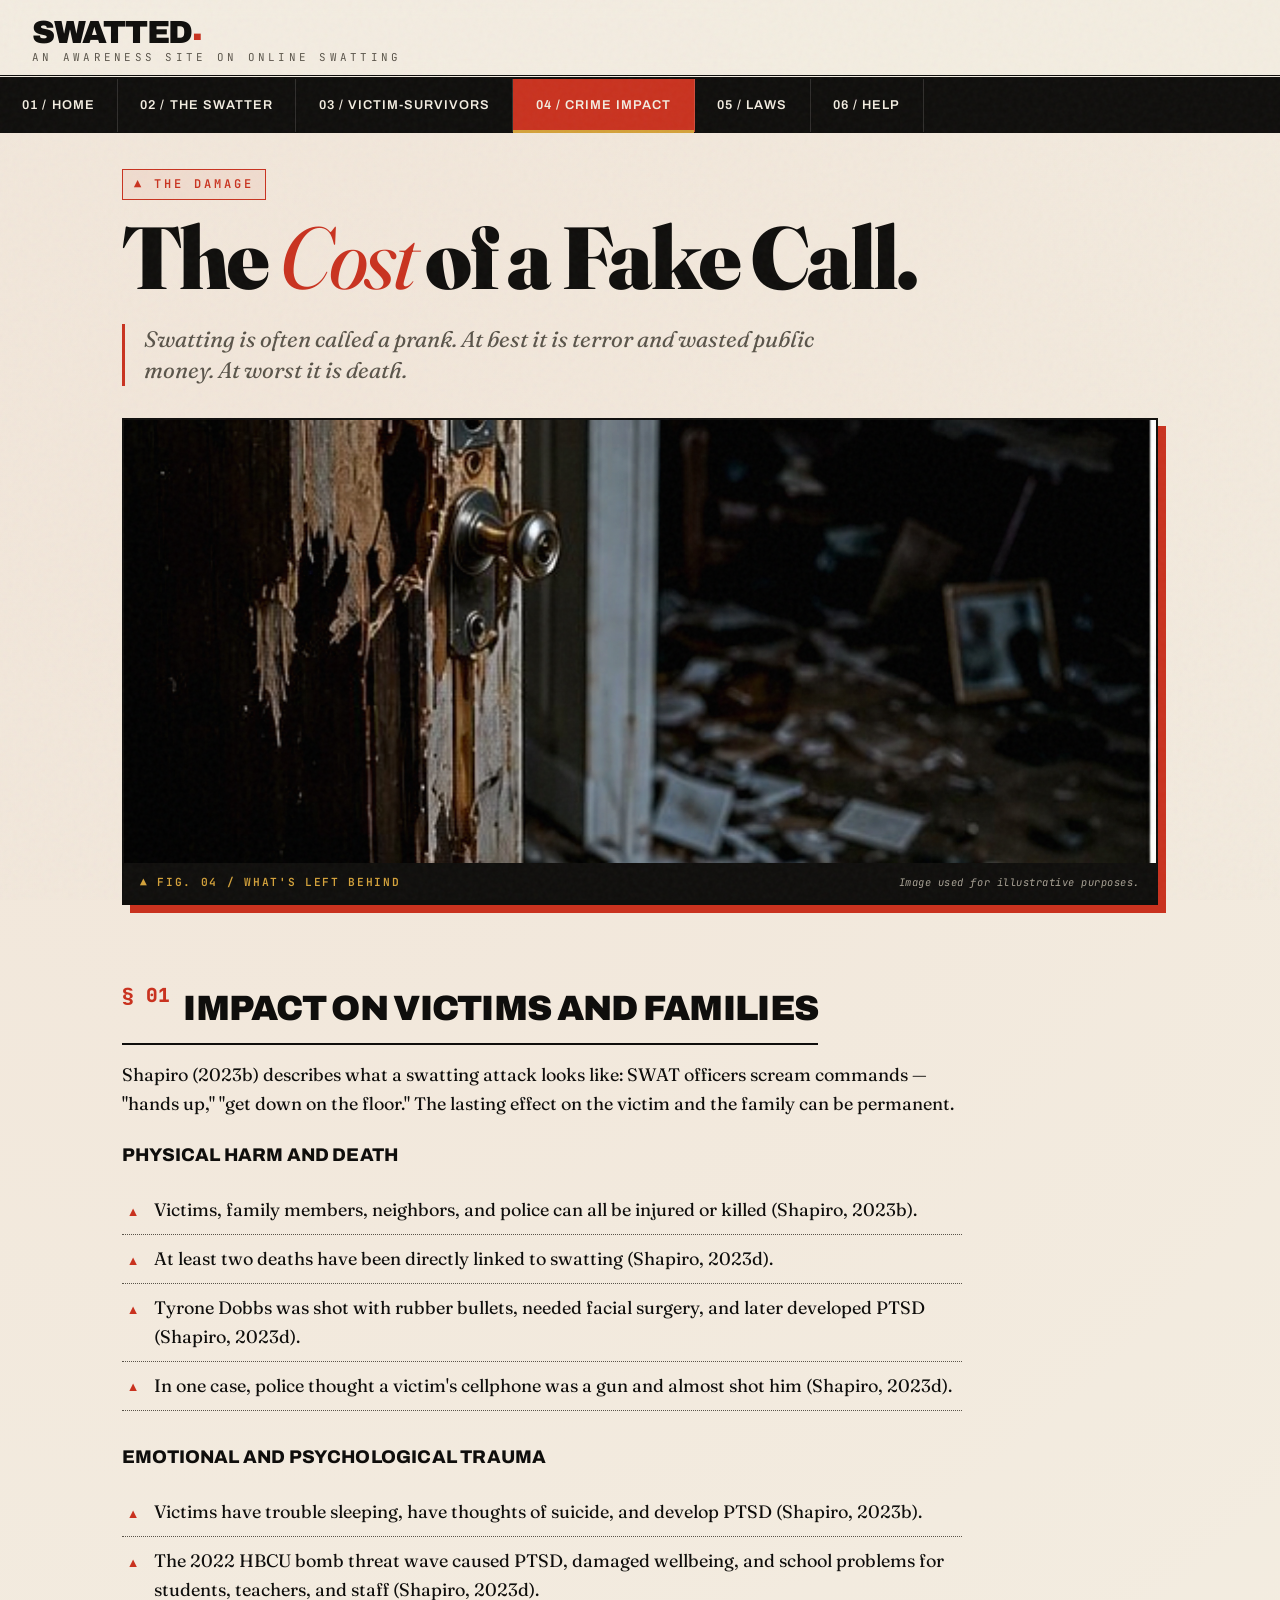
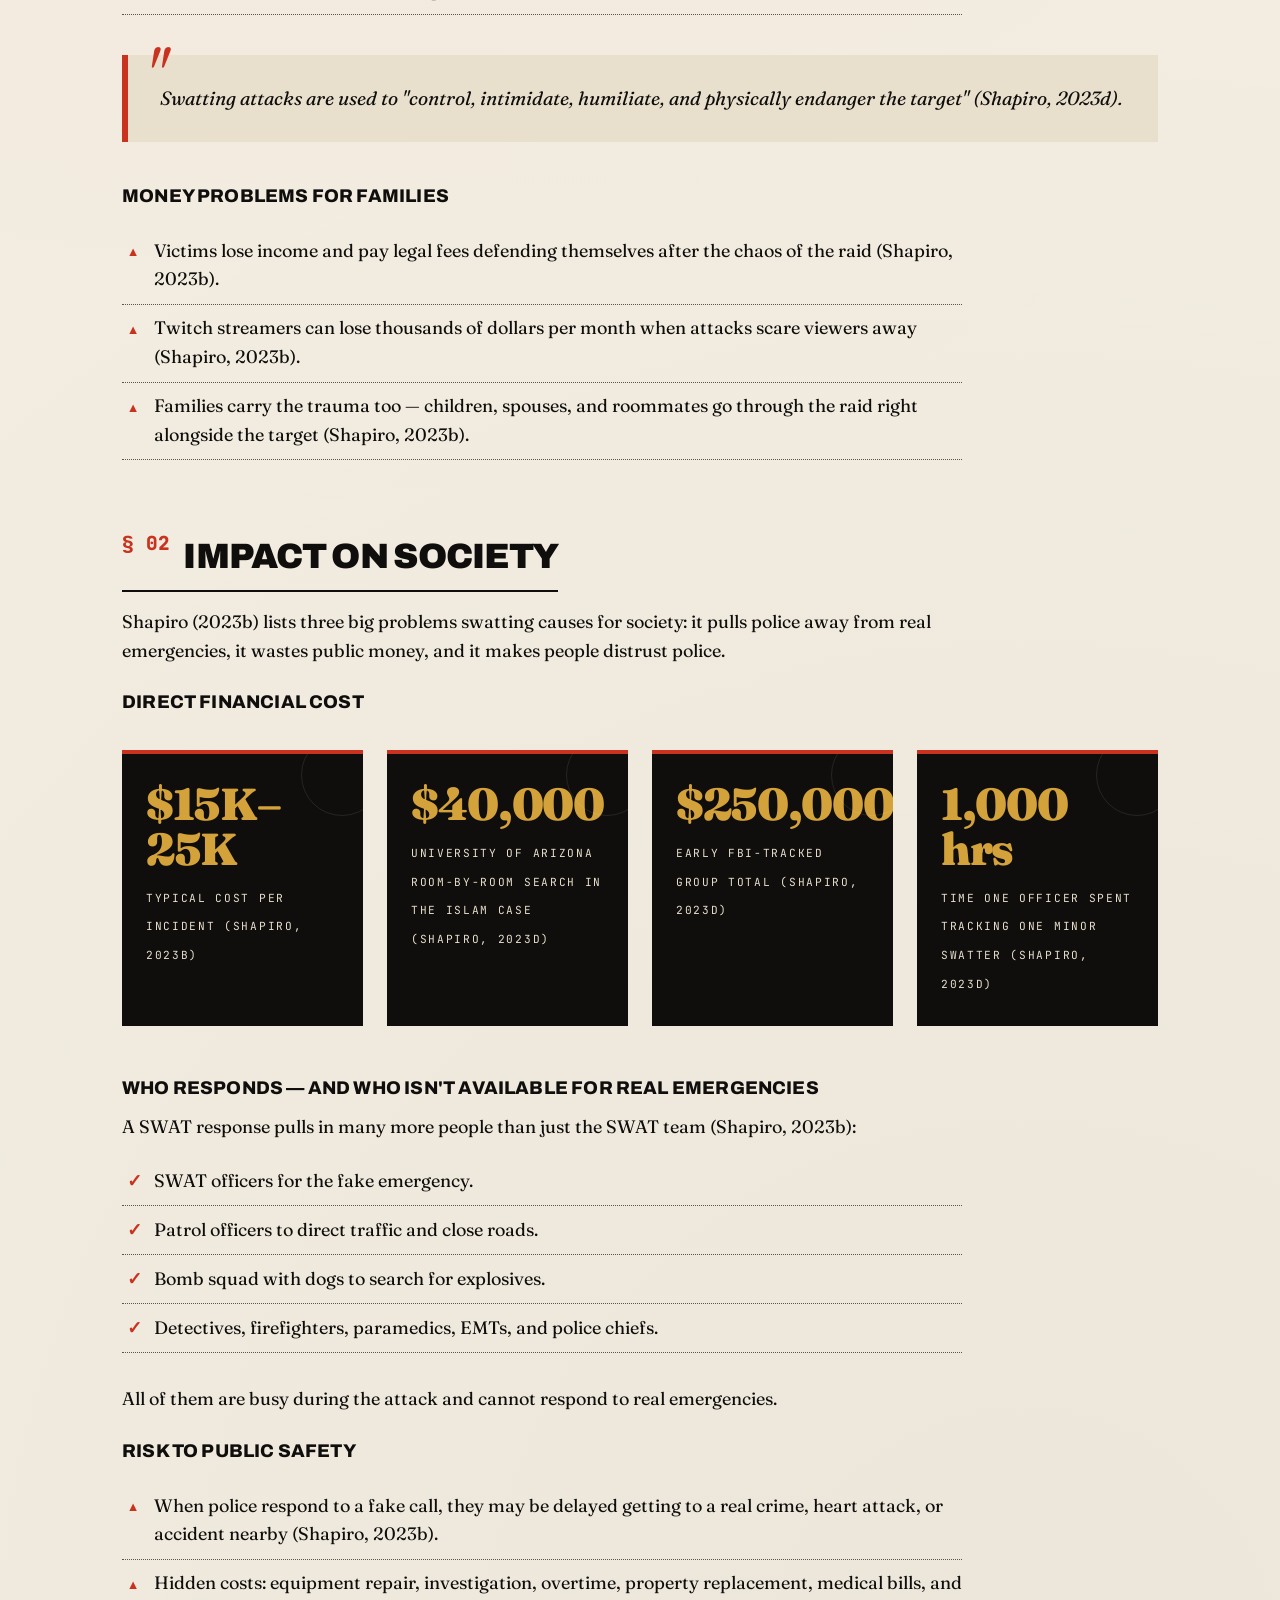
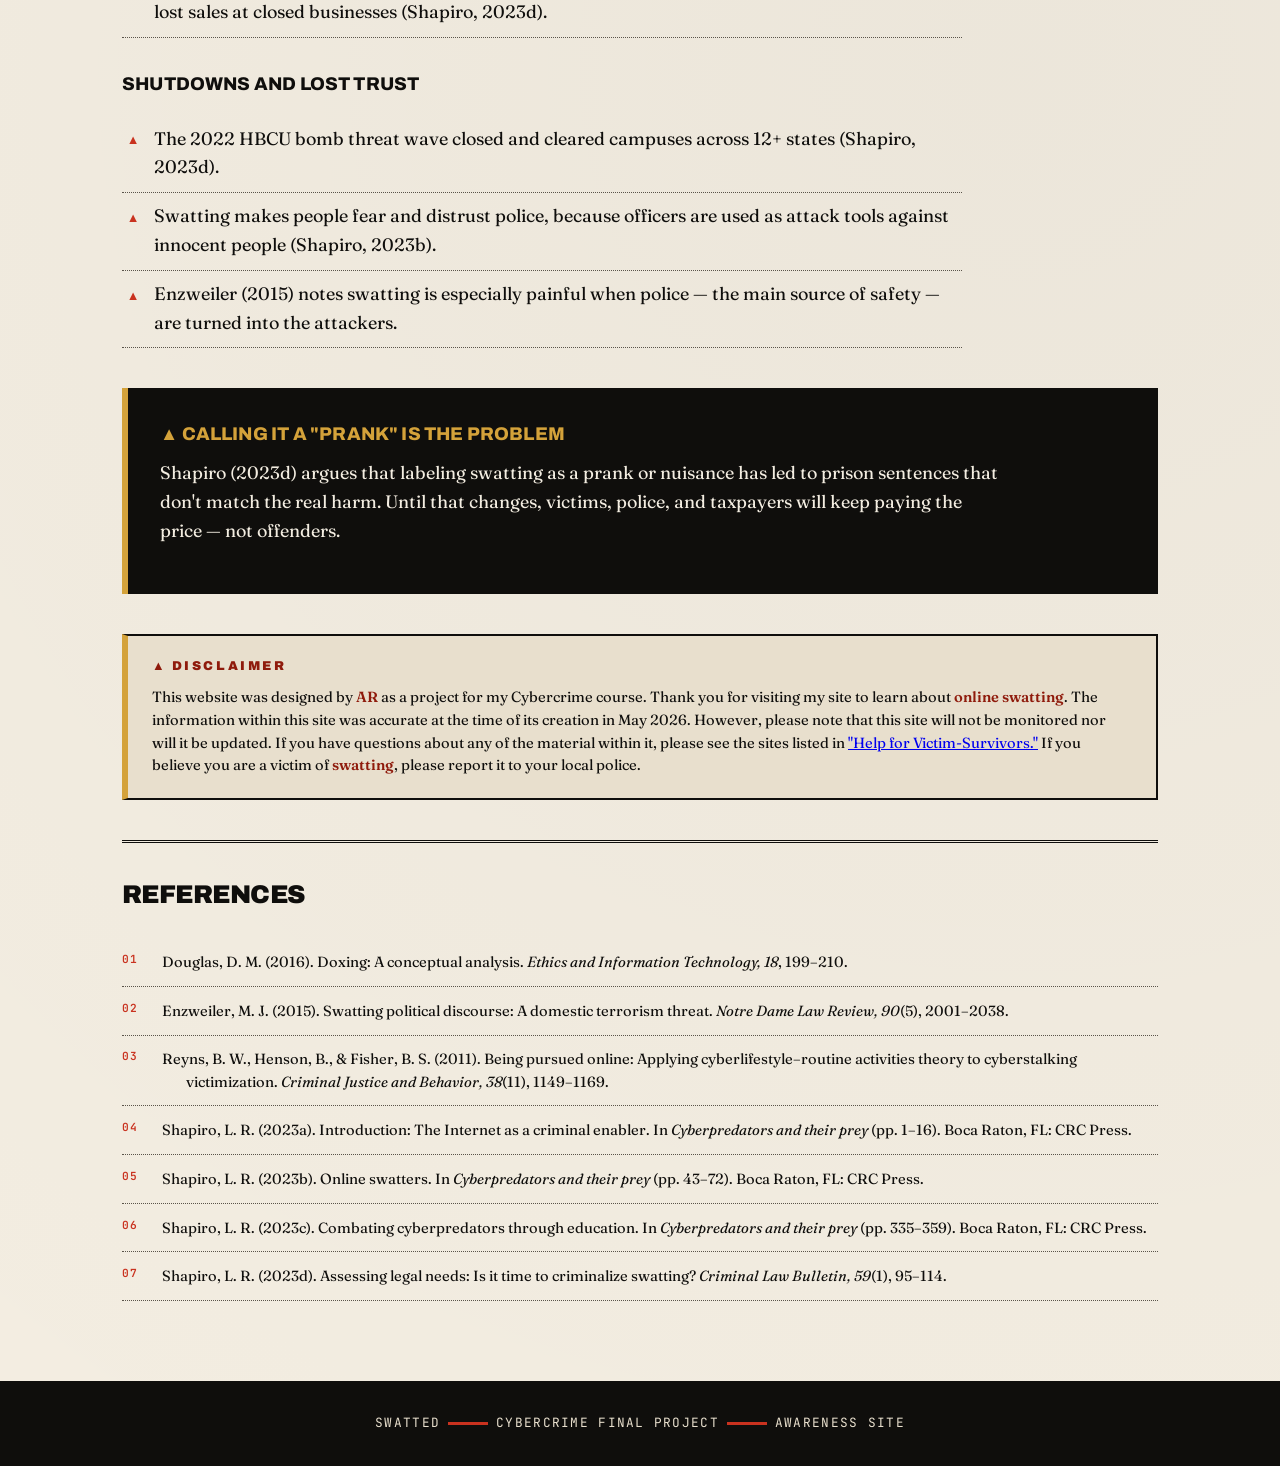
==== impact.html @ 2e9398ff "Add files via upload" ====
<!DOCTYPE html>
<html lang="en">
<head>
<meta charset="UTF-8">
<meta name="viewport" content="width=device-width, initial-scale=1.0">
<title>Crime Impact — SWATTED</title>
<link rel="stylesheet" href="styles.css">
</head>
<body>

<header class="masthead">
  <div class="masthead-inner">
    <a href="index.html" class="logo">
      SWATTED<span class="dot">.</span>
      <span class="sub">An awareness site on online swatting</span>
    </a>
  </div>
</header>

<nav class="nav">
  <div class="nav-inner">
    <a href="index.html">01 / Home</a>
    <a href="swatter.html">02 / The Swatter</a>
    <a href="victims.html">03 / Victim-Survivors</a>
    <a href="impact.html" class="active">04 / Crime Impact</a>
    <a href="laws.html">05 / Laws</a>
    <a href="help.html">06 / Help</a>
  </div>
</nav>

<main>

<span class="kicker">▲ The Damage</span>
<h1>The <em>Cost</em> of a Fake Call.</h1>
<p class="deck">Swatting is often called a prank. At best it is terror and wasted public money. At worst it is death.</p>

<figure class="hero">
  <img class="hero-art" src="hero-impact.png" alt="A splintered, damaged door of a home, with debris scattered across the floor inside">
  <figcaption class="hero-caption">
    <span class="tag">▲ FIG. 04 / WHAT'S LEFT BEHIND</span>
    <span class="note">Image used for illustrative purposes.</span>
  </figcaption>
</figure>

<h2><span class="num">§ 01</span> Impact on Victims and Families</h2>

<p>Shapiro (2023b) describes what a swatting attack looks like: SWAT officers scream commands — "hands up," "get down on the floor." The lasting effect on the victim and the family can be permanent.</p>

<h3>Physical Harm and Death</h3>
<ul class="alert">
  <li>Victims, family members, neighbors, and police can all be injured or killed (Shapiro, 2023b).</li>
  <li>At least two deaths have been directly linked to swatting (Shapiro, 2023d).</li>
  <li>Tyrone Dobbs was shot with rubber bullets, needed facial surgery, and later developed PTSD (Shapiro, 2023d).</li>
  <li>In one case, police thought a victim's cellphone was a gun and almost shot him (Shapiro, 2023d).</li>
</ul>

<h3>Emotional and Psychological Trauma</h3>
<ul class="alert">
  <li>Victims have trouble sleeping, have thoughts of suicide, and develop PTSD (Shapiro, 2023b).</li>
  <li>The 2022 HBCU bomb threat wave caused PTSD, damaged wellbeing, and school problems for students, teachers, and staff (Shapiro, 2023d).</li>
</ul>

<div class="pull">
  Swatting attacks are used to "control, intimidate, humiliate, and physically endanger the target" (Shapiro, 2023d).
</div>

<h3>Money Problems for Families</h3>
<ul class="alert">
  <li>Victims lose income and pay legal fees defending themselves after the chaos of the raid (Shapiro, 2023b).</li>
  <li>Twitch streamers can lose thousands of dollars per month when attacks scare viewers away (Shapiro, 2023b).</li>
  <li>Families carry the trauma too — children, spouses, and roommates go through the raid right alongside the target (Shapiro, 2023b).</li>
</ul>

<h2><span class="num">§ 02</span> Impact on Society</h2>

<p>Shapiro (2023b) lists three big problems swatting causes for society: it pulls police away from real emergencies, it wastes public money, and it makes people distrust police.</p>

<h3>Direct Financial Cost</h3>

<div class="stat-grid">
  <div class="stat">
    <span class="num">$15K–25K</span>
    <span class="label">Typical cost per incident (Shapiro, 2023b)</span>
  </div>
  <div class="stat">
    <span class="num">$40,000</span>
    <span class="label">University of Arizona room-by-room search in the Islam case (Shapiro, 2023d)</span>
  </div>
  <div class="stat">
    <span class="num">$250,000</span>
    <span class="label">Early FBI-tracked group total (Shapiro, 2023d)</span>
  </div>
  <div class="stat">
    <span class="num">1,000 hrs</span>
    <span class="label">Time one officer spent tracking one minor swatter (Shapiro, 2023d)</span>
  </div>
</div>

<h3>Who Responds — and Who Isn't Available for Real Emergencies</h3>
<p>A SWAT response pulls in many more people than just the SWAT team (Shapiro, 2023b):</p>
<ul class="check">
  <li>SWAT officers for the fake emergency.</li>
  <li>Patrol officers to direct traffic and close roads.</li>
  <li>Bomb squad with dogs to search for explosives.</li>
  <li>Detectives, firefighters, paramedics, EMTs, and police chiefs.</li>
</ul>
<p>All of them are busy during the attack and cannot respond to real emergencies.</p>

<h3>Risk to Public Safety</h3>
<ul class="alert">
  <li>When police respond to a fake call, they may be delayed getting to a real crime, heart attack, or accident nearby (Shapiro, 2023b).</li>
  <li>Hidden costs: equipment repair, investigation, overtime, property replacement, medical bills, and lost sales at closed businesses (Shapiro, 2023d).</li>
</ul>

<h3>Shutdowns and Lost Trust</h3>
<ul class="alert">
  <li>The 2022 HBCU bomb threat wave closed and cleared campuses across 12+ states (Shapiro, 2023d).</li>
  <li>Swatting makes people fear and distrust police, because officers are used as attack tools against innocent people (Shapiro, 2023b).</li>
  <li>Enzweiler (2015) notes swatting is especially painful when police — the main source of safety — are turned into the attackers.</li>
</ul>

<div class="warning">
  <h3>▲ Calling it a "prank" is the problem</h3>
  <p>Shapiro (2023d) argues that labeling swatting as a prank or nuisance has led to prison sentences that don't match the real harm. Until that changes, victims, police, and taxpayers will keep paying the price — not offenders.</p>
</div>

<aside class="disclaimer">
  <h4>▲ Disclaimer</h4>
  <p>This website was designed by <strong>AR</strong> as a project for my Cybercrime course. Thank you for visiting my site to learn about <strong>online swatting</strong>. The information within this site was accurate at the time of its creation in May 2026. However, please note that this site will not be monitored nor will it be updated. If you have questions about any of the material within it, please see the sites listed in <a href="help.html">"Help for Victim-Survivors."</a> If you believe you are a victim of <strong>swatting</strong>, please report it to your local police.</p>
</aside>

<section class="references">
  <h2>References</h2>
  <ol>
    <li>Douglas, D. M. (2016). Doxing: A conceptual analysis. <em>Ethics and Information Technology, 18</em>, 199–210.</li>
    <li>Enzweiler, M. J. (2015). Swatting political discourse: A domestic terrorism threat. <em>Notre Dame Law Review, 90</em>(5), 2001–2038.</li>
    <li>Reyns, B. W., Henson, B., &amp; Fisher, B. S. (2011). Being pursued online: Applying cyberlifestyle–routine activities theory to cyberstalking victimization. <em>Criminal Justice and Behavior, 38</em>(11), 1149–1169.</li>
    <li>Shapiro, L. R. (2023a). Introduction: The Internet as a criminal enabler. In <em>Cyberpredators and their prey</em> (pp. 1–16). Boca Raton, FL: CRC Press.</li>
    <li>Shapiro, L. R. (2023b). Online swatters. In <em>Cyberpredators and their prey</em> (pp. 43–72). Boca Raton, FL: CRC Press.</li>
    <li>Shapiro, L. R. (2023c). Combating cyberpredators through education. In <em>Cyberpredators and their prey</em> (pp. 335–359). Boca Raton, FL: CRC Press.</li>
    <li>Shapiro, L. R. (2023d). Assessing legal needs: Is it time to criminalize swatting? <em>Criminal Law Bulletin, 59</em>(1), 95–114.</li>
  </ol>
</section>

</main>

<footer>
  SWATTED<span class="bar"></span>CYBERCRIME FINAL PROJECT<span class="bar"></span>AWARENESS SITE
</footer>

</body>
</html>
---- styles.css ----
/* ============================================================
   SWATTED: An Awareness Site on Online Swatting
   Editorial / investigative aesthetic
   Palette: ink black, alarm red, bone cream, caution amber
   ============================================================ */

@import url('https://fonts.googleapis.com/css2?family=Fraunces:ital,opsz,wght@0,9..144,300;0,9..144,600;0,9..144,900;1,9..144,400&family=JetBrains+Mono:wght@400;600&family=Archivo:wght@400;600;800;900&display=swap');

:root {
  --ink: #0f0e0c;
  --bone: #f3ede1;
  --bone-2: #e8dfcd;
  --alarm: #c9321f;
  --alarm-deep: #8f1b0c;
  --amber: #d4a23a;
  --rule: #1a1816;
  --muted: #5a544a;
}

* { box-sizing: border-box; margin: 0; padding: 0; }

html { scroll-behavior: smooth; }

body {
  background: var(--bone);
  color: var(--ink);
  font-family: 'Fraunces', Georgia, serif;
  font-size: 18px;
  line-height: 1.6;
  overflow-x: hidden;
  background-image:
    radial-gradient(circle at 20% 10%, rgba(201, 50, 31, 0.04) 0, transparent 40%),
    radial-gradient(circle at 80% 70%, rgba(15, 14, 12, 0.03) 0, transparent 50%);
}

/* Grain overlay for texture */
body::before {
  content: '';
  position: fixed;
  inset: 0;
  pointer-events: none;
  z-index: 100;
  opacity: 0.04;
  background-image: url("data:image/svg+xml,%3Csvg viewBox='0 0 200 200' xmlns='http://www.w3.org/2000/svg'%3E%3Cfilter id='n'%3E%3CfeTurbulence type='fractalNoise' baseFrequency='0.9' numOctaves='3'/%3E%3C/filter%3E%3Crect width='100%25' height='100%25' filter='url(%23n)'/%3E%3C/svg%3E");
}

/* =========================
   MASTHEAD & NAV
   ========================= */
.masthead {
  border-bottom: 3px double var(--ink);
  padding: 1.2rem 2rem 0.8rem;
  background: var(--bone);
  position: sticky;
  top: 0;
  z-index: 50;
  backdrop-filter: blur(8px);
  background: rgba(243, 237, 225, 0.96);
}

.masthead-inner {
  max-width: 1280px;
  margin: 0 auto;
  display: flex;
  justify-content: space-between;
  align-items: baseline;
  flex-wrap: wrap;
  gap: 1rem;
}

.logo {
  font-family: 'Archivo', sans-serif;
  font-weight: 900;
  font-size: 2rem;
  letter-spacing: -0.04em;
  color: var(--ink);
  text-decoration: none;
  line-height: 0.9;
}

.logo .dot {
  color: var(--alarm);
  display: inline-block;
  transform: translateY(-0.1em);
}

.logo .sub {
  display: block;
  font-family: 'JetBrains Mono', monospace;
  font-weight: 400;
  font-size: 0.68rem;
  letter-spacing: 0.3em;
  text-transform: uppercase;
  color: var(--muted);
  margin-top: 0.3rem;
}

.issue-line {
  font-family: 'JetBrains Mono', monospace;
  font-size: 0.72rem;
  letter-spacing: 0.15em;
  text-transform: uppercase;
  color: var(--muted);
}

.issue-line .red { color: var(--alarm); font-weight: 600; }

.nav {
  border-top: 1px solid var(--ink);
  border-bottom: 1px solid var(--ink);
  background: var(--ink);
}

.nav-inner {
  max-width: 1280px;
  margin: 0 auto;
  display: flex;
  flex-wrap: wrap;
}

.nav a {
  color: var(--bone);
  text-decoration: none;
  font-family: 'Archivo', sans-serif;
  font-weight: 600;
  text-transform: uppercase;
  letter-spacing: 0.08em;
  font-size: 0.8rem;
  padding: 1rem 1.4rem;
  border-right: 1px solid rgba(243, 237, 225, 0.15);
  transition: background 0.2s, color 0.2s;
  position: relative;
}

.nav a:hover { background: var(--alarm); color: var(--bone); }

.nav a.active {
  background: var(--alarm);
  color: var(--bone);
}

.nav a.active::after {
  content: '';
  position: absolute;
  bottom: -1px;
  left: 0;
  right: 0;
  height: 3px;
  background: var(--amber);
}

/* =========================
   MAIN LAYOUT
   ========================= */
main {
  max-width: 1100px;
  margin: 0 auto;
  padding: 2.2rem 2rem 3rem;
}

/* =========================
   DISCLAIMER BOX
   ========================= */
.disclaimer {
  background: var(--bone-2);
  border: 2px solid var(--ink);
  border-left: 6px solid var(--amber);
  padding: 1.3rem 1.5rem;
  margin: 2.5rem 0 1rem;
  font-size: 0.92rem;
  line-height: 1.55;
}

.disclaimer h4 {
  font-family: 'Archivo', sans-serif;
  font-weight: 900;
  font-size: 0.8rem;
  letter-spacing: 0.2em;
  text-transform: uppercase;
  color: var(--alarm-deep);
  margin-bottom: 0.6rem;
}

.disclaimer p { margin-bottom: 0; max-width: 100%; }

.kicker {
  font-family: 'JetBrains Mono', monospace;
  font-size: 0.75rem;
  letter-spacing: 0.25em;
  text-transform: uppercase;
  color: var(--alarm);
  font-weight: 600;
  margin-bottom: 1rem;
  display: inline-block;
  padding: 0.3rem 0.7rem;
  border: 1px solid var(--alarm);
  background: rgba(201, 50, 31, 0.06);
}

h1 {
  font-family: 'Fraunces', serif;
  font-weight: 900;
  font-size: clamp(2.8rem, 7vw, 5.5rem);
  line-height: 0.95;
  letter-spacing: -0.03em;
  margin-bottom: 1.5rem;
  color: var(--ink);
}

h1 em {
  font-style: italic;
  color: var(--alarm);
  font-weight: 400;
}

.deck {
  font-family: 'Fraunces', serif;
  font-size: clamp(1.1rem, 2vw, 1.4rem);
  line-height: 1.4;
  max-width: 50ch;
  color: var(--muted);
  margin-bottom: 2rem;
  border-left: 3px solid var(--alarm);
  padding-left: 1.2rem;
  font-style: italic;
}

h2 {
  font-family: 'Archivo', sans-serif;
  font-weight: 900;
  font-size: clamp(1.6rem, 3vw, 2.2rem);
  letter-spacing: -0.02em;
  text-transform: uppercase;
  margin: 2.2rem 0 1rem;
  padding-bottom: 0.4rem;
  border-bottom: 2px solid var(--ink);
  display: inline-block;
}

h2 .num {
  color: var(--alarm);
  font-family: 'JetBrains Mono', monospace;
  font-size: 0.55em;
  vertical-align: top;
  margin-right: 0.5rem;
  letter-spacing: 0;
}

h3 {
  font-family: 'Archivo', sans-serif;
  font-weight: 800;
  font-size: 1.15rem;
  margin: 1.4rem 0 0.6rem;
  color: var(--ink);
  text-transform: uppercase;
  letter-spacing: 0.01em;
}

p {
  margin-bottom: 1rem;
  max-width: 70ch;
}

main p + p { text-indent: 0; }

strong { color: var(--alarm-deep); font-weight: 600; }

/* =========================
   STAT BLOCKS
   ========================= */
.stat-grid {
  display: grid;
  grid-template-columns: repeat(auto-fit, minmax(220px, 1fr));
  gap: 1.5rem;
  margin: 2rem 0 3rem;
}

.stat {
  background: var(--ink);
  color: var(--bone);
  padding: 1.8rem 1.5rem;
  border-top: 4px solid var(--alarm);
  position: relative;
  overflow: hidden;
}

.stat::before {
  content: '';
  position: absolute;
  top: -20px;
  right: -20px;
  width: 80px;
  height: 80px;
  border: 1px solid rgba(243, 237, 225, 0.1);
  border-radius: 50%;
}

.stat .num {
  font-family: 'Fraunces', serif;
  font-weight: 900;
  font-size: 2.8rem;
  line-height: 1;
  color: var(--amber);
  display: block;
  margin-bottom: 0.6rem;
  letter-spacing: -0.03em;
}

.stat .label {
  font-family: 'JetBrains Mono', monospace;
  font-size: 0.7rem;
  letter-spacing: 0.15em;
  text-transform: uppercase;
  color: var(--bone-2);
  line-height: 1.4;
}

/* =========================
   PULL QUOTE / WARNING BOX
   ========================= */
.pull {
  background: var(--bone-2);
  border-left: 6px solid var(--alarm);
  padding: 1.8rem 2rem;
  margin: 2.5rem 0;
  font-family: 'Fraunces', serif;
  font-style: italic;
  font-size: 1.2rem;
  line-height: 1.5;
  position: relative;
}

.pull::before {
  content: '"';
  position: absolute;
  top: -0.8rem;
  left: 1rem;
  font-size: 4rem;
  color: var(--alarm);
  font-family: 'Fraunces', serif;
  line-height: 1;
}

.warning {
  background: var(--ink);
  color: var(--bone);
  padding: 2rem;
  margin: 2.5rem 0;
  border-left: 6px solid var(--amber);
}

.warning h3 {
  color: var(--amber);
  margin-top: 0;
}

/* =========================
   HERO IMAGES
   ========================= */
.hero {
  position: relative;
  margin: 1.5rem 0 2.5rem;
  overflow: hidden;
  border: 2px solid var(--ink);
  box-shadow: 8px 8px 0 var(--alarm);
}

.hero-art {
  width: 100%;
  height: auto;
  display: block;
  aspect-ratio: 21 / 9;
  object-fit: cover;
  filter: contrast(1.05) saturate(0.95);
}

.hero-caption {
  background: var(--ink);
  color: var(--bone);
  padding: 0.7rem 1rem;
  font-family: 'JetBrains Mono', monospace;
  font-size: 0.7rem;
  letter-spacing: 0.15em;
  text-transform: uppercase;
  display: flex;
  justify-content: space-between;
  align-items: center;
  gap: 1rem;
}

.hero-caption .tag {
  color: var(--amber);
  font-weight: 600;
}

.hero-caption .note {
  color: var(--bone-2);
  font-style: italic;
  text-transform: none;
  letter-spacing: 0.05em;
  font-size: 0.65rem;
  opacity: 0.7;
}

@media (max-width: 640px) {
  .hero { box-shadow: 4px 4px 0 var(--alarm); }
  .hero-art { aspect-ratio: 4 / 3; }
  .hero-caption { flex-direction: column; align-items: flex-start; gap: 0.3rem; }
}

/* =========================
   LISTS
   ========================= */
ul.check, ul.alert {
  list-style: none;
  margin: 1rem 0 2rem;
  max-width: 70ch;
}

ul.check li, ul.alert li {
  padding: 0.6rem 0 0.6rem 2rem;
  position: relative;
  border-bottom: 1px dotted var(--muted);
}

ul.check li::before {
  content: '✓';
  position: absolute;
  left: 0.3rem;
  color: var(--alarm);
  font-weight: 900;
  font-size: 1.1rem;
}

ul.alert li::before {
  content: '▲';
  position: absolute;
  left: 0.3rem;
  color: var(--alarm);
  font-size: 0.8rem;
  top: 0.9rem;
}

/* =========================
   LAW CARDS
   ========================= */
.law-card {
  background: var(--bone-2);
  border: 1px solid var(--ink);
  padding: 1.5rem;
  margin: 1rem 0;
  position: relative;
}

.law-card .code {
  font-family: 'JetBrains Mono', monospace;
  font-size: 0.85rem;
  color: var(--alarm-deep);
  font-weight: 600;
  letter-spacing: 0.05em;
  display: block;
  margin-bottom: 0.3rem;
}

.law-card .name {
  font-family: 'Archivo', sans-serif;
  font-weight: 800;
  font-size: 1.1rem;
  text-transform: uppercase;
  margin-bottom: 0.6rem;
}

.law-card .penalty {
  display: inline-block;
  background: var(--ink);
  color: var(--amber);
  font-family: 'JetBrains Mono', monospace;
  font-size: 0.75rem;
  padding: 0.2rem 0.6rem;
  margin-top: 0.6rem;
  letter-spacing: 0.1em;
  text-transform: uppercase;
}

/* =========================
   MENS REA / ACTUS REUS TABLE
   ========================= */
.element-grid {
  display: grid;
  grid-template-columns: 1fr 1fr;
  gap: 1.5rem;
  margin: 2rem 0;
}

.element-grid > div {
  background: var(--bone-2);
  padding: 1.5rem;
  border-top: 3px solid var(--alarm);
}

.element-grid h4 {
  font-family: 'JetBrains Mono', monospace;
  font-size: 0.75rem;
  letter-spacing: 0.2em;
  text-transform: uppercase;
  color: var(--alarm-deep);
  margin-bottom: 0.8rem;
}

@media (max-width: 640px) {
  .element-grid { grid-template-columns: 1fr; }
}

/* =========================
   CITATION & REFERENCES
   ========================= */
.citation {
  font-size: 0.92em;
  color: var(--muted);
}

.references {
  margin-top: 2.5rem;
  padding: 2rem 0 0;
  border-top: 3px double var(--ink);
}

.references h2 {
  border: none;
  font-size: 1.6rem;
  margin-top: 0;
}

.references ol {
  list-style: none;
  counter-reset: ref;
  padding-left: 0;
}

.references li {
  counter-increment: ref;
  padding: 0.8rem 0 0.8rem 2.5rem;
  position: relative;
  font-size: 0.92rem;
  line-height: 1.5;
  color: var(--ink);
  border-bottom: 1px dotted var(--muted);
  text-indent: -1.5rem;
  padding-left: 4rem;
}

.references li::before {
  content: counter(ref, decimal-leading-zero);
  position: absolute;
  left: 0;
  top: 0.8rem;
  font-family: 'JetBrains Mono', monospace;
  font-size: 0.7rem;
  color: var(--alarm);
  font-weight: 600;
  letter-spacing: 0.1em;
  text-indent: 0;
}

.references em { font-style: italic; }

/* =========================
   HOME PAGE SPECIAL BITS
   ========================= */
.hero-home {
  display: grid;
  grid-template-columns: 1.3fr 1fr;
  gap: 3rem;
  align-items: end;
  margin-bottom: 4rem;
  padding-bottom: 3rem;
  border-bottom: 1px solid var(--ink);
}

@media (max-width: 880px) {
  .hero-home { grid-template-columns: 1fr; }
}

.byline {
  font-family: 'JetBrains Mono', monospace;
  font-size: 0.75rem;
  letter-spacing: 0.15em;
  text-transform: uppercase;
  color: var(--muted);
  margin-bottom: 0.8rem;
}

.tab-intro {
  display: grid;
  grid-template-columns: repeat(auto-fit, minmax(260px, 1fr));
  gap: 1.5rem;
  margin: 3rem 0;
}

.tab-intro a {
  text-decoration: none;
  color: var(--ink);
  background: var(--bone-2);
  padding: 1.5rem;
  border-left: 4px solid var(--alarm);
  transition: transform 0.2s, background 0.2s;
  display: block;
}

.tab-intro a:hover {
  transform: translateX(4px);
  background: var(--ink);
  color: var(--bone);
}

.tab-intro a:hover .tab-num { color: var(--amber); }

.tab-intro .tab-num {
  font-family: 'JetBrains Mono', monospace;
  font-size: 0.8rem;
  color: var(--alarm);
  display: block;
  margin-bottom: 0.4rem;
  letter-spacing: 0.15em;
}

.tab-intro .tab-title {
  font-family: 'Archivo', sans-serif;
  font-weight: 800;
  font-size: 1.2rem;
  text-transform: uppercase;
  margin-bottom: 0.4rem;
}

.tab-intro .tab-desc {
  font-size: 0.9rem;
  color: var(--muted);
}

.tab-intro a:hover .tab-desc { color: var(--bone-2); }

/* =========================
   FOOTER
   ========================= */
footer {
  background: var(--ink);
  color: var(--bone-2);
  padding: 2rem;
  margin-top: 2rem;
  font-family: 'JetBrains Mono', monospace;
  font-size: 0.8rem;
  text-align: center;
  letter-spacing: 0.1em;
}

footer .bar {
  display: inline-block;
  width: 40px;
  height: 3px;
  background: var(--alarm);
  margin: 0 0.5rem;
  vertical-align: middle;
}

/* =========================
   INLINE CITATIONS
   ========================= */
cite {
  font-style: normal;
  font-size: 0.9em;
  color: var(--muted);
}

/* =========================
   TIMELINE
   ========================= */
.timeline {
  margin: 2rem 0;
  border-left: 3px solid var(--ink);
  padding-left: 2rem;
}

.timeline-item {
  margin-bottom: 1.5rem;
  position: relative;
}

.timeline-item::before {
  content: '';
  position: absolute;
  left: -2.6rem;
  top: 0.3rem;
  width: 14px;
  height: 14px;
  background: var(--alarm);
  border: 3px solid var(--bone);
  border-radius: 50%;
}

.timeline-item .year {
  font-family: 'JetBrains Mono', monospace;
  font-weight: 600;
  color: var(--alarm);
  font-size: 0.9rem;
  letter-spacing: 0.1em;
}

.timeline-item .event {
  font-size: 1rem;
  color: var(--ink);
  margin-top: 0.3rem;
}

/* =========================
   ANIMATIONS
   ========================= */
@keyframes fadeUp {
  from { opacity: 0; transform: translateY(15px); }
  to { opacity: 1; transform: translateY(0); }
}

main > * { animation: fadeUp 0.6s ease-out backwards; }
main > *:nth-child(2) { animation-delay: 0.1s; }
main > *:nth-child(3) { animation-delay: 0.2s; }
main > *:nth-child(4) { animation-delay: 0.3s; }

@keyframes pulse {
  0%, 100% { opacity: 1; }
  50% { opacity: 0.5; }
}

.blink { animation: pulse 1.5s infinite; }

/* Responsive tweaks */
@media (max-width: 640px) {
  .masthead { padding: 1rem; }
  .logo { font-size: 1.5rem; }
  .nav a { padding: 0.8rem 1rem; font-size: 0.7rem; }
  main { padding: 2rem 1.2rem 3rem; }
}
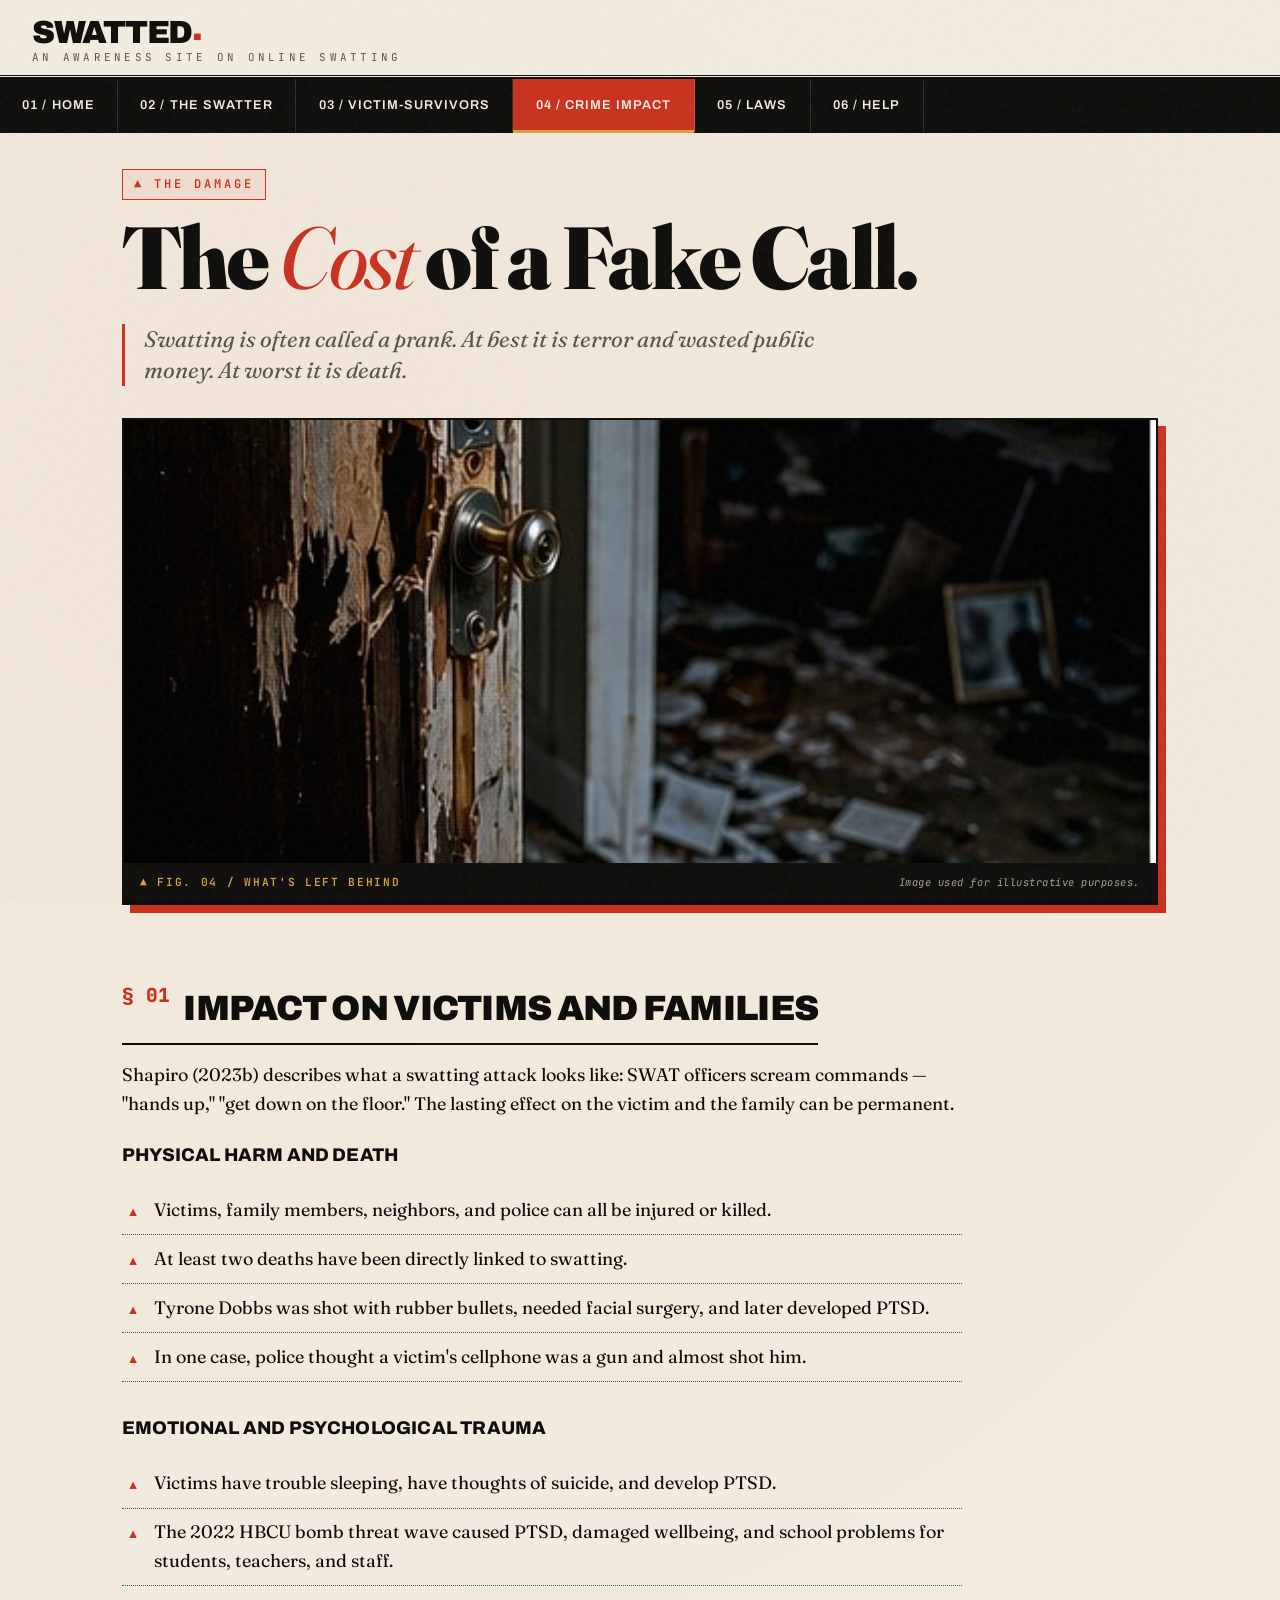
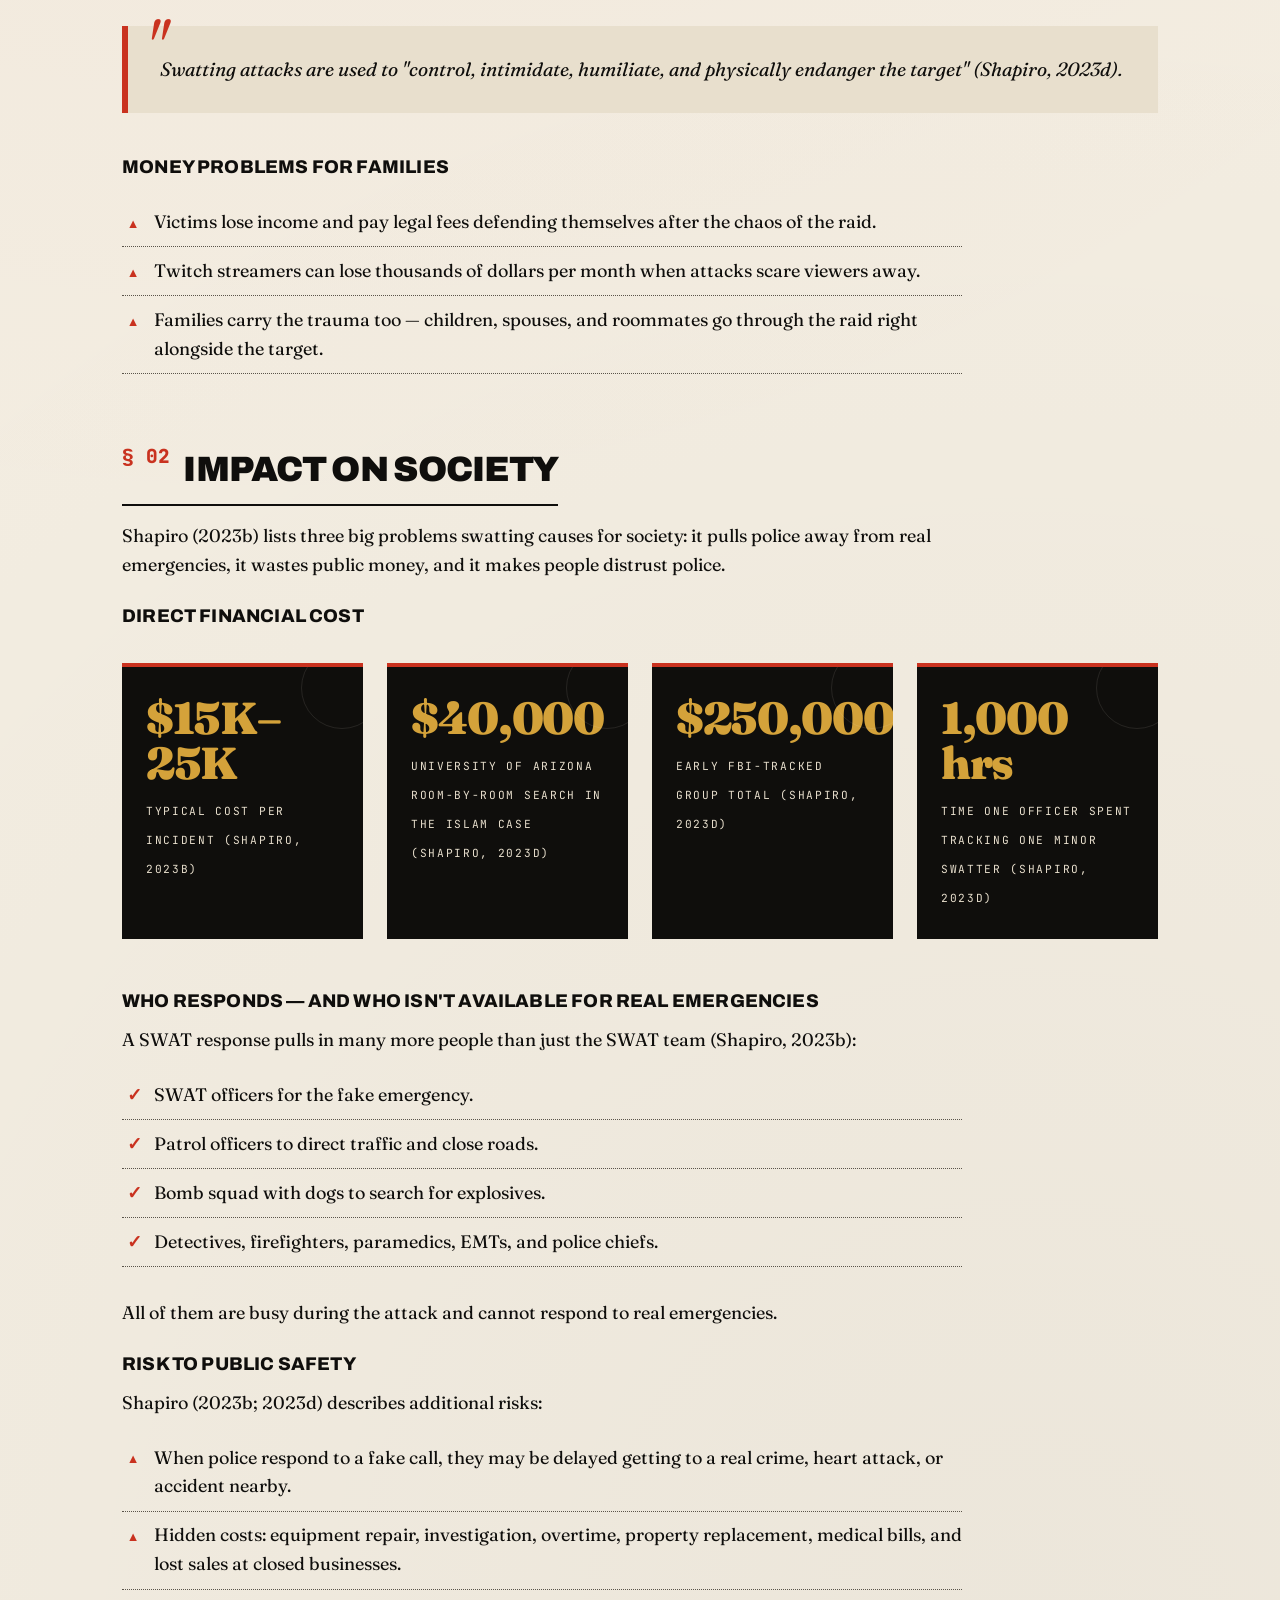
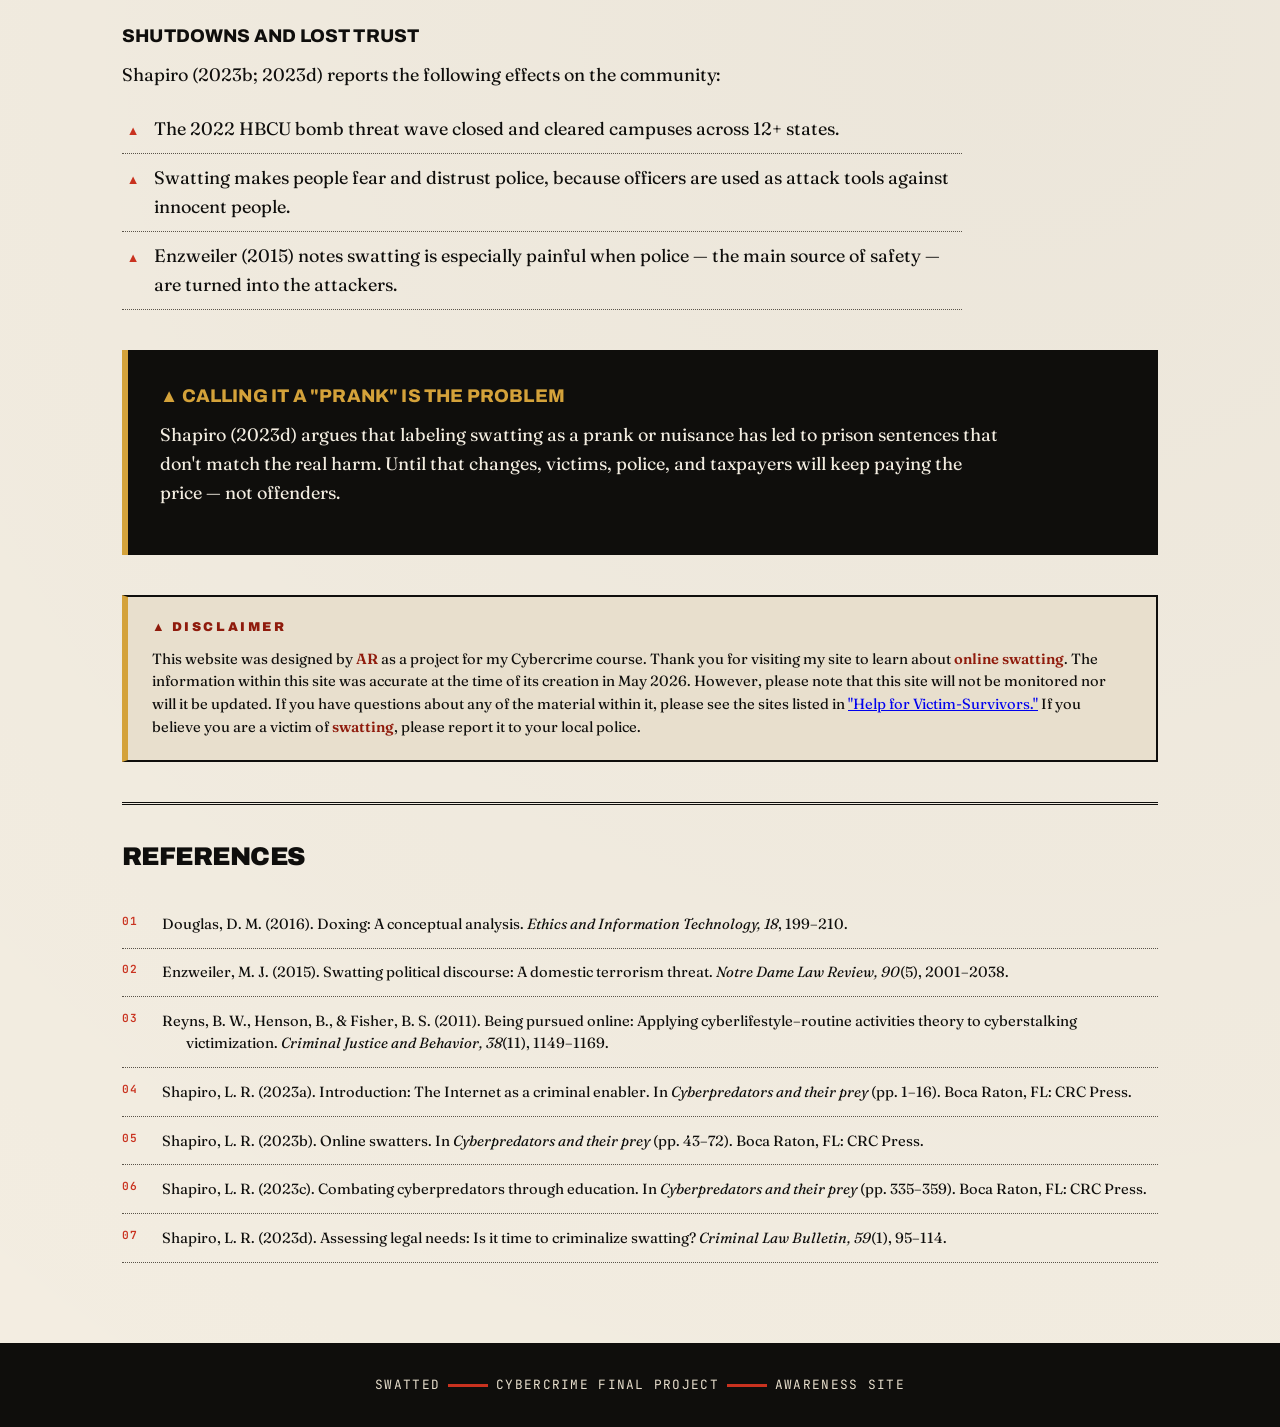
==== commit 73446936: "Add files via upload" ====
--- a/impact.html
+++ b/impact.html
@@ -48,16 +48,16 @@
 
 <h3>Physical Harm and Death</h3>
 <ul class="alert">
-  <li>Victims, family members, neighbors, and police can all be injured or killed (Shapiro, 2023b).</li>
-  <li>At least two deaths have been directly linked to swatting (Shapiro, 2023d).</li>
-  <li>Tyrone Dobbs was shot with rubber bullets, needed facial surgery, and later developed PTSD (Shapiro, 2023d).</li>
-  <li>In one case, police thought a victim's cellphone was a gun and almost shot him (Shapiro, 2023d).</li>
+  <li>Victims, family members, neighbors, and police can all be injured or killed.</li>
+  <li>At least two deaths have been directly linked to swatting.</li>
+  <li>Tyrone Dobbs was shot with rubber bullets, needed facial surgery, and later developed PTSD.</li>
+  <li>In one case, police thought a victim's cellphone was a gun and almost shot him.</li>
 </ul>
 
 <h3>Emotional and Psychological Trauma</h3>
 <ul class="alert">
-  <li>Victims have trouble sleeping, have thoughts of suicide, and develop PTSD (Shapiro, 2023b).</li>
-  <li>The 2022 HBCU bomb threat wave caused PTSD, damaged wellbeing, and school problems for students, teachers, and staff (Shapiro, 2023d).</li>
+  <li>Victims have trouble sleeping, have thoughts of suicide, and develop PTSD.</li>
+  <li>The 2022 HBCU bomb threat wave caused PTSD, damaged wellbeing, and school problems for students, teachers, and staff.</li>
 </ul>
 
 <div class="pull">
@@ -66,9 +66,9 @@
 
 <h3>Money Problems for Families</h3>
 <ul class="alert">
-  <li>Victims lose income and pay legal fees defending themselves after the chaos of the raid (Shapiro, 2023b).</li>
-  <li>Twitch streamers can lose thousands of dollars per month when attacks scare viewers away (Shapiro, 2023b).</li>
-  <li>Families carry the trauma too — children, spouses, and roommates go through the raid right alongside the target (Shapiro, 2023b).</li>
+  <li>Victims lose income and pay legal fees defending themselves after the chaos of the raid.</li>
+  <li>Twitch streamers can lose thousands of dollars per month when attacks scare viewers away.</li>
+  <li>Families carry the trauma too — children, spouses, and roommates go through the raid right alongside the target.</li>
 </ul>
 
 <h2><span class="num">§ 02</span> Impact on Society</h2>
@@ -107,15 +107,17 @@
 <p>All of them are busy during the attack and cannot respond to real emergencies.</p>
 
 <h3>Risk to Public Safety</h3>
+<p>Shapiro (2023b; 2023d) describes additional risks:</p>
 <ul class="alert">
-  <li>When police respond to a fake call, they may be delayed getting to a real crime, heart attack, or accident nearby (Shapiro, 2023b).</li>
-  <li>Hidden costs: equipment repair, investigation, overtime, property replacement, medical bills, and lost sales at closed businesses (Shapiro, 2023d).</li>
+  <li>When police respond to a fake call, they may be delayed getting to a real crime, heart attack, or accident nearby.</li>
+  <li>Hidden costs: equipment repair, investigation, overtime, property replacement, medical bills, and lost sales at closed businesses.</li>
 </ul>
 
 <h3>Shutdowns and Lost Trust</h3>
+<p>Shapiro (2023b; 2023d) reports the following effects on the community:</p>
 <ul class="alert">
-  <li>The 2022 HBCU bomb threat wave closed and cleared campuses across 12+ states (Shapiro, 2023d).</li>
-  <li>Swatting makes people fear and distrust police, because officers are used as attack tools against innocent people (Shapiro, 2023b).</li>
+  <li>The 2022 HBCU bomb threat wave closed and cleared campuses across 12+ states.</li>
+  <li>Swatting makes people fear and distrust police, because officers are used as attack tools against innocent people.</li>
   <li>Enzweiler (2015) notes swatting is especially painful when police — the main source of safety — are turned into the attackers.</li>
 </ul>
 
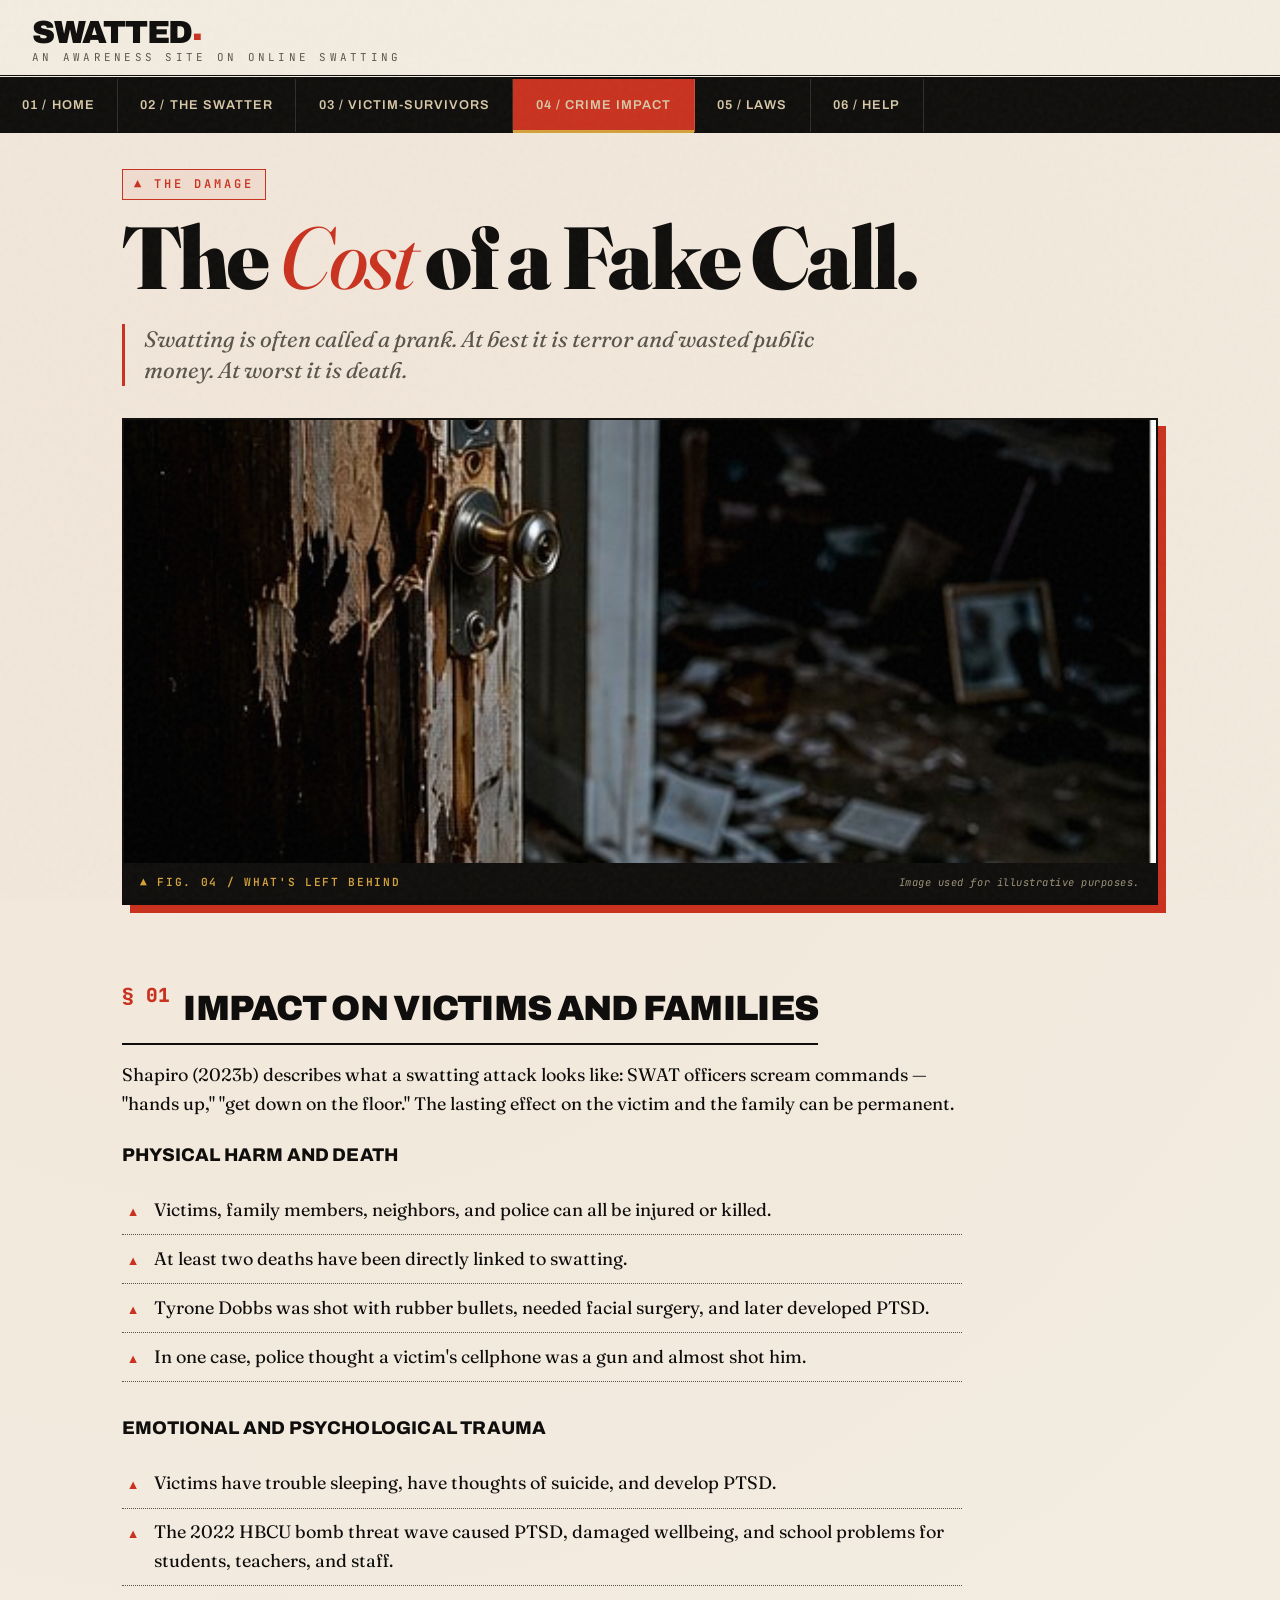
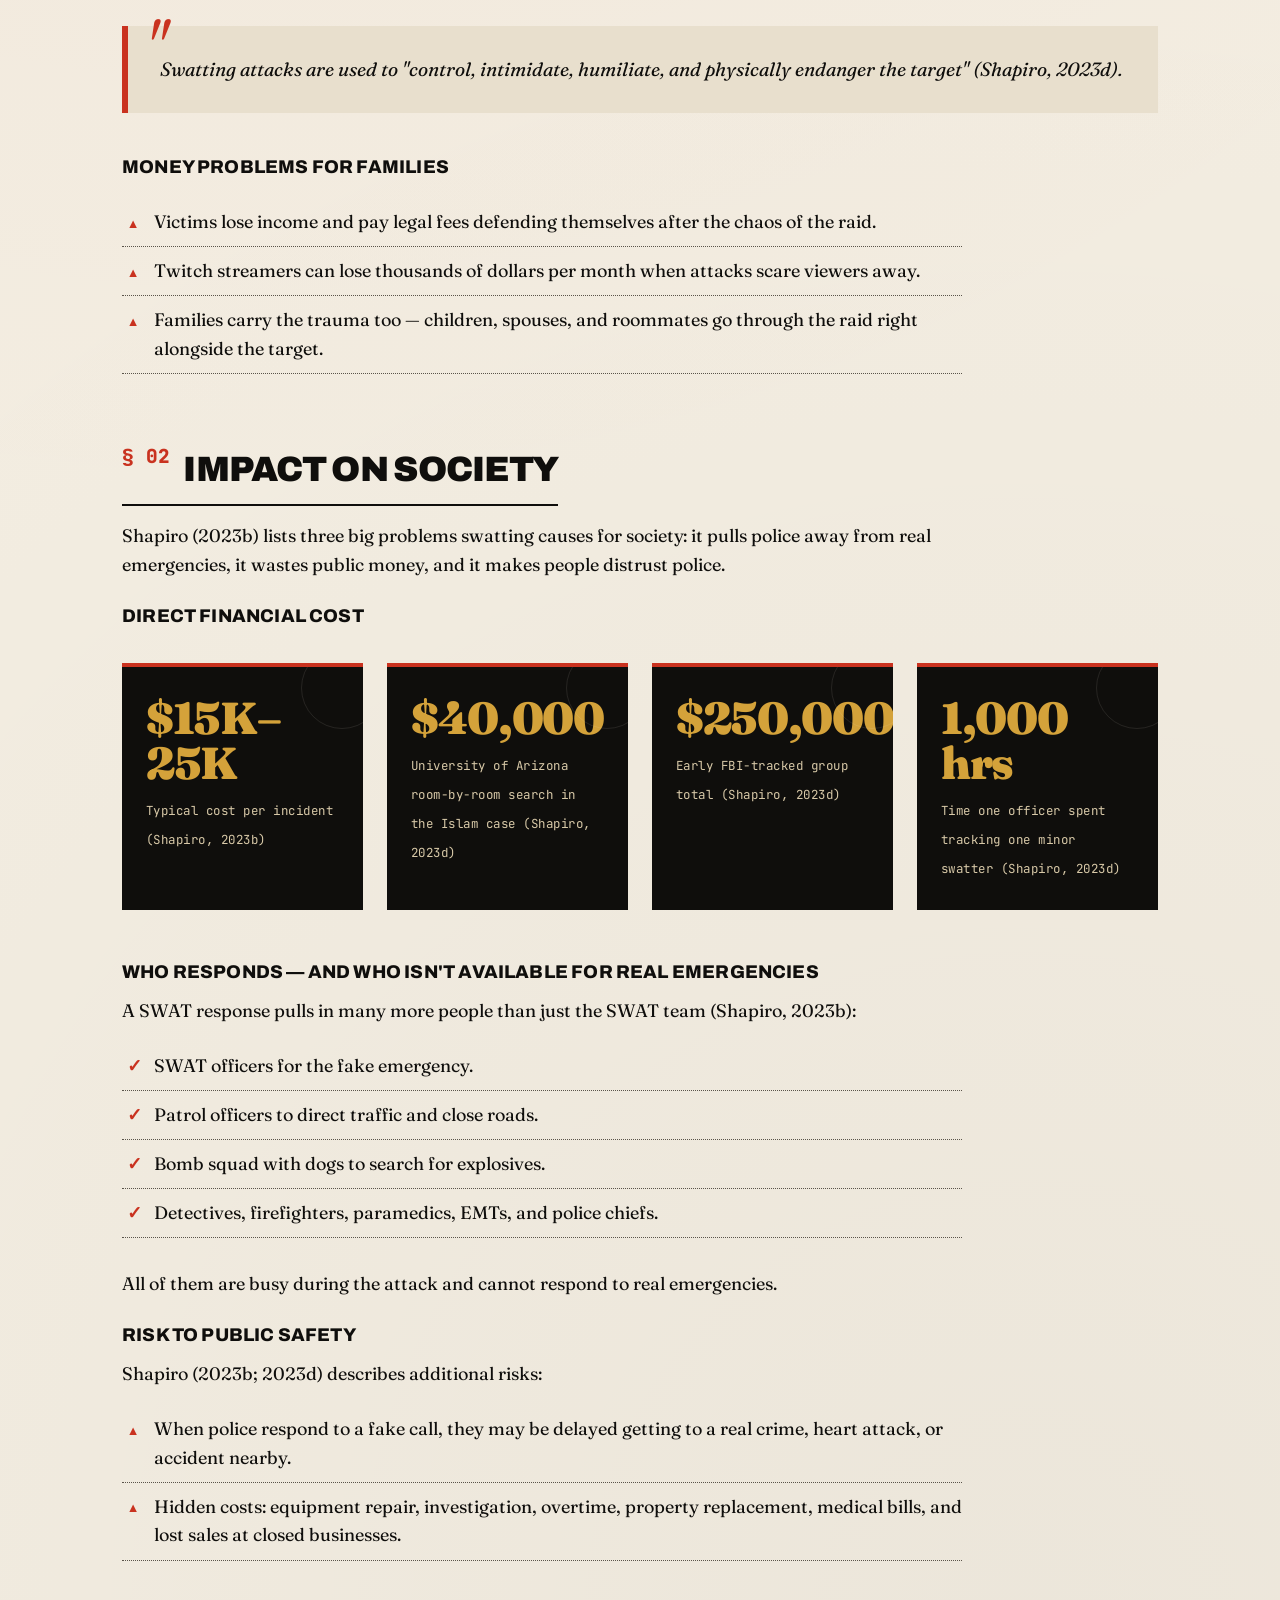
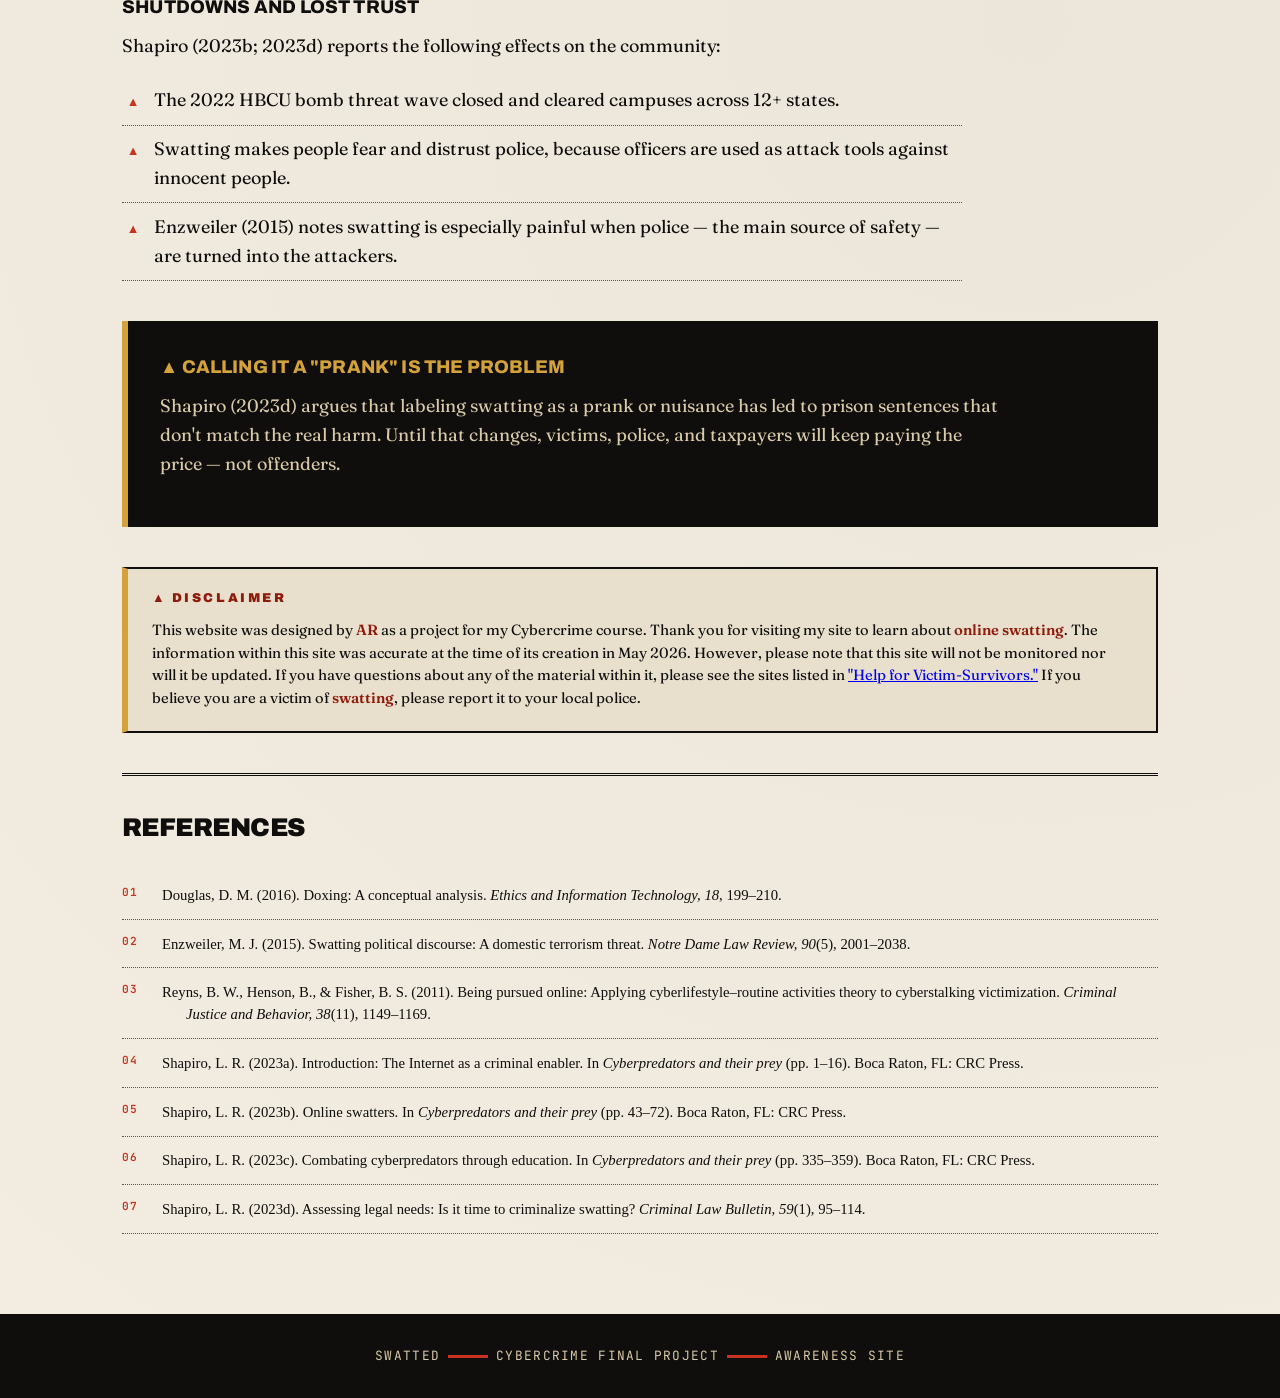
==== commit a4c179b7: "Add files via upload" ====
--- a/impact.html
+++ b/impact.html
@@ -77,7 +77,7 @@
 
 <h3>Direct Financial Cost</h3>
 
-<div class="stat-grid">
+<div class="stat-grid natural-case">
   <div class="stat">
     <span class="num">$15K–25K</span>
     <span class="label">Typical cost per incident (Shapiro, 2023b)</span>
--- a/styles.css
+++ b/styles.css
@@ -4,7 +4,7 @@
    Palette: ink black, alarm red, bone cream, caution amber
    ============================================================ */
 
-@import url('https://fonts.googleapis.com/css2?family=Fraunces:ital,opsz,wght@0,9..144,300;0,9..144,600;0,9..144,900;1,9..144,400&family=JetBrains+Mono:wght@400;600&family=Archivo:wght@400;600;800;900&display=swap');
+@import url('https://fonts.googleapis.com/css2?family=Fraunces:ital,opsz,wght@0,9..144,300;0,9..144,600;0,9..144,900;1,9..144,300;1,9..144,400&family=JetBrains+Mono:wght@400;600&family=Archivo:wght@400;600;800;900&display=swap');
 
 :root {
   --ink: #0f0e0c;
@@ -13,6 +13,7 @@
   --alarm: #c9321f;
   --alarm-deep: #8f1b0c;
   --amber: #d4a23a;
+  --text-on-dark: #d8c9a8;
   --rule: #1a1816;
   --muted: #5a544a;
 }
@@ -119,7 +120,7 @@
 }
 
 .nav a {
-  color: var(--bone);
+  color: var(--text-on-dark);
   text-decoration: none;
   font-family: 'Archivo', sans-serif;
   font-weight: 600;
@@ -132,11 +133,11 @@
   position: relative;
 }
 
-.nav a:hover { background: var(--alarm); color: var(--bone); }
+.nav a:hover { background: var(--alarm); color: var(--text-on-dark); }
 
 .nav a.active {
   background: var(--alarm);
-  color: var(--bone);
+  color: var(--text-on-dark);
 }
 
 .nav a.active::after {
@@ -277,7 +278,7 @@
 
 .stat {
   background: var(--ink);
-  color: var(--bone);
+  color: var(--text-on-dark);
   padding: 1.8rem 1.5rem;
   border-top: 4px solid var(--alarm);
   position: relative;
@@ -311,8 +312,15 @@
   font-size: 0.7rem;
   letter-spacing: 0.15em;
   text-transform: uppercase;
-  color: var(--bone-2);
+  color: var(--text-on-dark);
   line-height: 1.4;
+}
+
+/* Variant: natural-case stat labels (used on Crime Impact tab) */
+.stat-grid.natural-case .stat .label {
+  text-transform: none;
+  letter-spacing: 0.04em;
+  font-size: 0.78rem;
 }
 
 /* =========================
@@ -343,7 +351,7 @@
 
 .warning {
   background: var(--ink);
-  color: var(--bone);
+  color: var(--text-on-dark);
   padding: 2rem;
   margin: 2.5rem 0;
   border-left: 6px solid var(--amber);
@@ -376,7 +384,7 @@
 
 .hero-caption {
   background: var(--ink);
-  color: var(--bone);
+  color: var(--text-on-dark);
   padding: 0.7rem 1rem;
   font-family: 'JetBrains Mono', monospace;
   font-size: 0.7rem;
@@ -394,7 +402,7 @@
 }
 
 .hero-caption .note {
-  color: var(--bone-2);
+  color: var(--text-on-dark);
   font-style: italic;
   text-transform: none;
   letter-spacing: 0.05em;
@@ -482,6 +490,19 @@
   text-transform: uppercase;
 }
 
+.law-card .fine {
+  display: inline-block;
+  background: var(--alarm-deep);
+  color: var(--text-on-dark);
+  font-family: 'JetBrains Mono', monospace;
+  font-size: 0.75rem;
+  padding: 0.2rem 0.6rem;
+  margin-top: 0.6rem;
+  margin-left: 0.4rem;
+  letter-spacing: 0.1em;
+  text-transform: uppercase;
+}
+
 /* =========================
    MENS REA / ACTUS REUS TABLE
    ========================= */
@@ -541,9 +562,11 @@
   counter-increment: ref;
   padding: 0.8rem 0 0.8rem 2.5rem;
   position: relative;
+  font-family: Georgia, 'Times New Roman', serif;
   font-size: 0.92rem;
   line-height: 1.5;
   color: var(--ink);
+  font-weight: 400;
   border-bottom: 1px dotted var(--muted);
   text-indent: -1.5rem;
   padding-left: 4rem;
@@ -562,7 +585,7 @@
   text-indent: 0;
 }
 
-.references em { font-style: italic; }
+.references em { font-style: italic; font-weight: 400; font-family: Georgia, 'Times New Roman', serif; }
 
 /* =========================
    HOME PAGE SPECIAL BITS
@@ -610,7 +633,7 @@
 .tab-intro a:hover {
   transform: translateX(4px);
   background: var(--ink);
-  color: var(--bone);
+  color: var(--text-on-dark);
 }
 
 .tab-intro a:hover .tab-num { color: var(--amber); }
@@ -637,14 +660,14 @@
   color: var(--muted);
 }
 
-.tab-intro a:hover .tab-desc { color: var(--bone-2); }
+.tab-intro a:hover .tab-desc { color: var(--text-on-dark); }
 
 /* =========================
    FOOTER
    ========================= */
 footer {
   background: var(--ink);
-  color: var(--bone-2);
+  color: var(--text-on-dark);
   padding: 2rem;
   margin-top: 2rem;
   font-family: 'JetBrains Mono', monospace;
